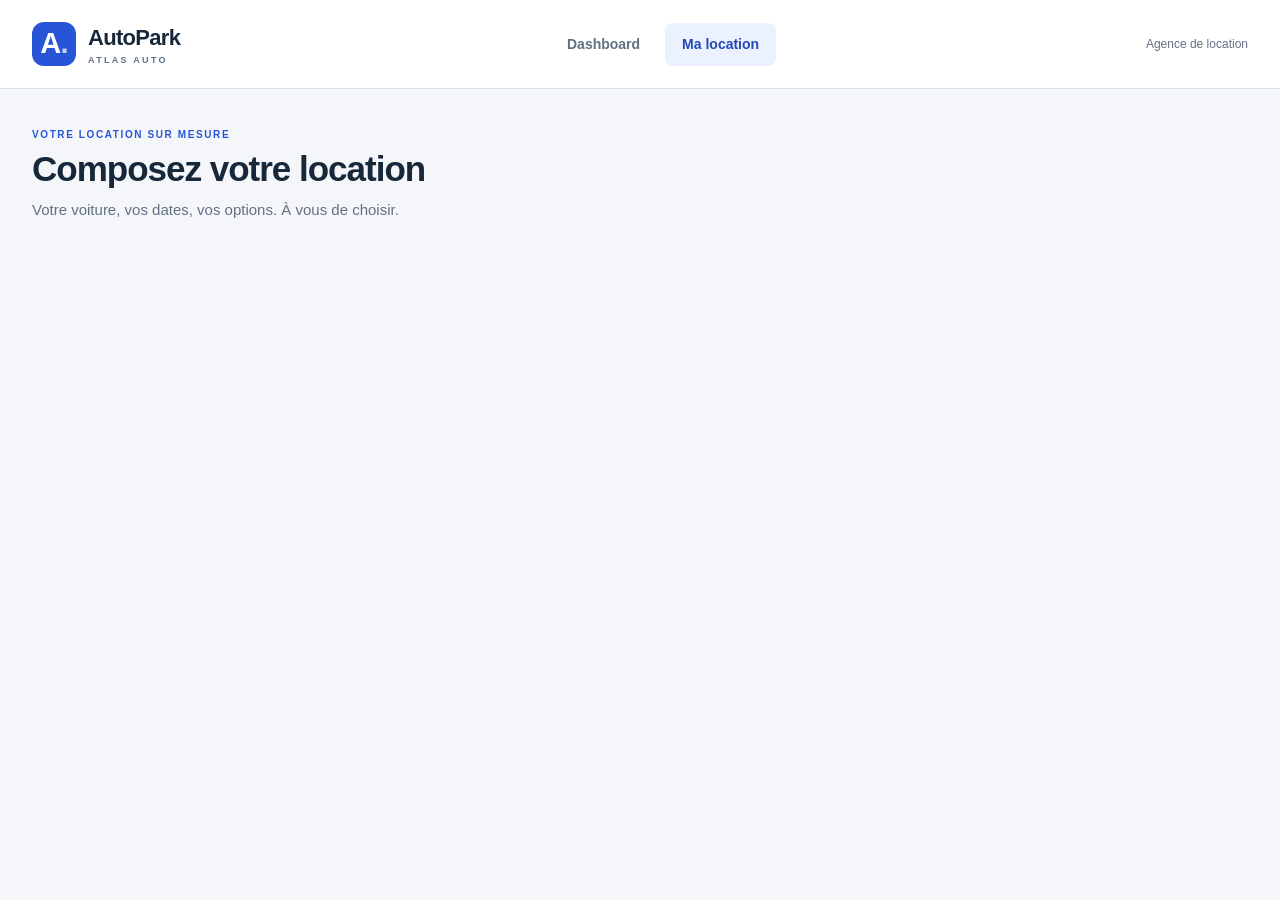
==== malocation.html @ 591af9d9 "voiture" ====
<!doctype html>
<html lang="fr">

<head>
  <meta charset="UTF-8" />
  <meta name="viewport" content="width=device-width, initial-scale=1.0" />
  <meta name="description" content="AutoPark — Interface de gestion du parc automobile Atlas Auto." />
  <title>Gestion du parc · AutoPark</title>
  <link rel="icon" href="data:," />
  <link rel="stylesheet" href="css/style.css" />
  <script type="module" src="js/rewrite.js"></script>
  <script type="module" src="js/data.js"></script>

</head>
  <body>
    <a class="skip-link" href="#contenu">Aller au contenu</a>
    <header class="site-header">
      <div class="container header-content">
        <a
          class="brand"
          href="voitures.html"
          aria-label="AutoPark — Gestion du parc"
        >
          <span class="brand-mark" aria-hidden="true">A<span>.</span></span>
          <span>AutoPark<small>ATLAS AUTO</small></span>
        </a>
        <nav aria-label="Navigation principale">
          <!-- index.html est le dashboard à créer par l'apprenant. -->
          <a href="index.html">Dashboard</a>
          <a href="voitures.html" aria-current="page">Ma location</a>
        </nav>
        <span class="agency-label">Agence de location</span>
      </div>
    </header>
    <main id="contenu" class="container main-content">
    <section class="page-intro" aria-labelledby="titre-page">
      <p class="eyebrow">VOTRE LOCATION SUR MESURE</p>
      <h1 id="titre-page">Composez votre location</h1>
      <p>Votre voiture, vos dates, vos options. À vous de choisir.</p>
    </section>




</main>
---- css/style.css ----
:root {
  --page: #f4f6fa;
  --surface: #ffffff;
  --text: #18283b;
  --muted: #627184;
  --border: #dbe2eb;
  --primary: #2855d7;
  --primary-dark: #1e41a6;
  --radius: 14px;
}
* {
  box-sizing: border-box;
}
body {
  margin: 0;
  background: var(--page);
  color: var(--text);
  font-family: Arial, Helvetica, sans-serif;
  font-size: 14px;
  line-height: 1.5;
}
button,
input,
select {
  font: inherit;
}
a {
  color: inherit;
}
button,
select {
  cursor: pointer;
}
button {
  border: 0;
}
[hidden] {
  display: none !important;
}
.container {
  width: min(1240px, calc(100% - 64px));
  margin: 0 auto;
}
.site-header {
  background: var(--surface);
  border-bottom: 1px solid var(--border);
}
.header-content {
  min-height: 88px;
  display: flex;
  align-items: center;
  justify-content: space-between;
  gap: 28px;
}
.brand {
  display: flex;
  gap: 12px;
  align-items: center;
  text-decoration: none;
  font-size: 22px;
  font-weight: 800;
  letter-spacing: -0.7px;
}
.brand-mark {
  display: flex;
  align-items: center;
  justify-content: center;
  width: 44px;
  height: 44px;
  border-radius: 12px;
  background: var(--primary);
  color: white;
  font-size: 29px;
}
.brand-mark span {
  color: #c4d2ff;
}
.brand small {
  display: block;
  color: var(--muted);
  font-size: 9px;
  letter-spacing: 2.3px;
}
nav {
  display: flex;
  gap: 8px;
}
nav a {
  padding: 11px 17px;
  border-radius: 8px;
  color: var(--muted);
  font-weight: 700;
  text-decoration: none;
}
nav a:hover {
  background: #f2f5fb;
  color: var(--text);
}
nav a[aria-current="page"] {
  background: #ecf1ff;
  color: #2449b5;
}
.agency-label {
  color: var(--muted);
  font-size: 12px;
}
.main-content {
  padding-top: 38px;
  padding-bottom: 30px;
}
.page-intro {
  margin-bottom: 28px;
}
.eyebrow {
  margin: 0 0 6px;
  color: var(--primary);
  font-size: 10px;
  font-weight: 800;
  letter-spacing: 1.6px;
}
h1,
h2,
h3,
p {
  margin-top: 0;
}
h1 {
  margin-bottom: 9px;
  font-size: clamp(26px, 3vw, 35px);
  line-height: 1.2;
  letter-spacing: -1px;
}
.page-intro > p:last-child {
  margin-bottom: 0;
  color: var(--muted);
  font-size: 15px;
}
h2 {
  margin-bottom: 0;
  font-size: 19px;
  letter-spacing: -0.4px;
}
.panel {
  padding: 26px;
  margin-bottom: 24px;
  border: 1px solid var(--border);
  border-radius: var(--radius);
  background: var(--surface);
  box-shadow: 0 3px 10px #18283b04;
}
.section-heading {
  display: flex;
  justify-content: space-between;
  align-items: center;
  gap: 16px;
  margin-bottom: 24px;
}
.section-note {
  color: var(--muted);
  font-size: 12px;
}
.form-grid {
  display: grid;
  grid-template-columns: repeat(3, minmax(0, 1fr));
  gap: 17px 22px;
}
.field {
  display: flex;
  flex-direction: column;
  min-width: 0;
}
label {
  margin-bottom: 7px;
  font-size: 12px;
  font-weight: 700;
}
label span {
  color: var(--primary);
}
input,
select {
  width: 100%;
  min-height: 44px;
  padding: 10px 12px;
  border: 1px solid #cbd5e1;
  border-radius: 7px;
  background: white;
  color: var(--text);
}
input::placeholder {
  color: #778393;
}
input:focus,
select:focus {
  outline: 3px solid #dce5ff;
  border-color: var(--primary);
}
input[aria-invalid="true"],
select[aria-invalid="true"] {
  border-color: #b42336;
}
.field-help {
  margin-top: 5px;
  color: var(--muted);
  font-size: 11px;
}
.field-error {
  margin-top: 5px;
  color: #ae2134;
  font-size: 12px;
}
.field-error:empty {
  display: none;
}
.form-footer {
  display: flex;
  justify-content: space-between;
  align-items: center;
  gap: 18px;
  border-top: 1px solid #edf0f5;
  padding-top: 20px;
  margin-top: 22px;
}
.form-actions {
  display: flex;
  gap: 10px;
  margin-left: auto;
}
.button {
  display: inline-flex;
  align-items: center;
  justify-content: center;
  min-height: 42px;
  padding: 10px 16px;
  border: 1px solid transparent;
  border-radius: 7px;
  font-weight: 700;
  font-size: 12px;
  white-space: nowrap;
}
.button-primary {
  background: var(--primary);
  color: white;
}
.button-primary:hover {
  background: var(--primary-dark);
}
.button-secondary {
  background: white;
  border-color: #cbd5e1;
  color: #4b5a6c;
}
.button-secondary:hover {
  background: #f3f6fa;
}
.button-edit {
  background: #edf2ff;
  color: #284cae;
}
.button-edit:hover {
  background: #dee7ff;
}
.button-delete {
  background: #fff0f1;
  color: #a52b3b;
}
.button-delete:hover {
  background: #ffdde1;
}
.feedback {
  margin: 0;
  font-size: 13px;
}
.feedback.success {
  color: #167348;
}
.feedback.error {
  color: #ae2134;
}
.inventory-panel {
  padding-bottom: 0;
  overflow: hidden;
}
.toolbar {
  display: grid;
  grid-template-columns: minmax(210px, 2fr) repeat(3, minmax(130px, 1fr)) auto;
  align-items: end;
  gap: 12px;
  margin-bottom: 24px;
}
.toolbar .button {
  min-height: 44px;
}
.inventory-feedback:not(:empty) {
  margin-bottom: 16px;
}
.table-scroll {
  overflow-x: auto;
}
table {
  width: 100%;
  border-collapse: collapse;
  text-align: left;
  white-space: nowrap;
}
th {
  padding: 13px 12px;
  background: #f6f8fc;
  color: #617084;
  font-size: 10px;
  text-transform: uppercase;
  letter-spacing: 0.7px;
}
th:first-child {
  border-radius: 7px 0 0 7px;
}
th:last-child {
  border-radius: 0 7px 7px 0;
}
td {
  padding: 18px 12px;
  border-bottom: 1px solid #edf0f5;
  font-size: 12px;
}
tbody tr:last-child td {
  border-bottom: none;
}
tbody tr:hover {
  background: #fbfcff;
}
.registration {
  padding: 4px 7px;
  border: 1px solid #e0e6ee;
  border-radius: 4px;
  color: #506075;
  font-family: monospace;
  font-size: 11px;
}
.price {
  font-weight: 700;
}
.price span {
  font-size: 10px;
  font-weight: 400;
  color: var(--muted);
}
.badge {
  display: inline-flex;
  align-items: center;
  gap: 6px;
  padding: 5px 9px;
  border-radius: 5px;
  font-weight: 700;
  font-size: 10px;
}
.badge::before {
  content: "";
  width: 5px;
  height: 5px;
  border-radius: 50%;
  background: currentColor;
}
.badge-disponible {
  background: #eaf7f0;
  color: #1d7048;
}
.badge-louee {
  background: #eaf0ff;
  color: #2c53b1;
}
.badge-maintenance {
  background: #fff4df;
  color: #8a5910;
}
.row-actions {
  display: flex;
  gap: 7px;
}
.row-actions .button {
  min-height: 34px;
  padding: 7px 9px;
  font-size: 10px;
}
.empty-state {
  padding: 36px 16px;
  text-align: center;
  color: var(--muted);
}
.empty-state h3 {
  color: var(--text);
  font-size: 16px;
}
.empty-state p {
  margin-bottom: 0;
}
.table-footer {
  display: flex;
  justify-content: space-between;
  gap: 12px;
  margin-top: 5px;
  padding: 15px 0;
  border-top: 1px solid var(--border);
  color: var(--muted);
  font-size: 10px;
}
.site-footer {
  display: flex;
  justify-content: space-between;
  gap: 16px;
  padding-bottom: 28px;
  color: var(--muted);
  font-size: 11px;
}
.site-footer > span {
  color: var(--text);
  font-weight: 800;
}
.site-footer p {
  margin: 0;
}
:focus-visible {
  outline: 3px solid #2855d7;
  outline-offset: 3px;
}
.sr-only {
  position: absolute;
  width: 1px;
  height: 1px;
  padding: 0;
  margin: -1px;
  overflow: hidden;
  clip: rect(0, 0, 0, 0);
  white-space: nowrap;
  border: 0;
}
.skip-link {
  position: absolute;
  top: 8px;
  left: 8px;
  z-index: 10;
  padding: 10px;
  background: white;
  transform: translateY(-160%);
}
.skip-link:focus {
  transform: translateY(0);
}
@media (max-width: 1100px) {
  .toolbar {
    grid-template-columns: repeat(3, minmax(0, 1fr));
  }
  .search-field {
    grid-column: span 2;
  }
  .agency-label {
    display: none;
  }
}
@media (max-width: 760px) {
  .container {
    width: calc(100% - 32px);
  }
  .header-content {
    flex-wrap: wrap;
    gap: 14px;
    padding: 18px 0;
  }
  nav {
    width: 100%;
  }
  nav a {
    flex: 1;
    text-align: center;
    padding: 10px;
  }
  .main-content {
    padding-top: 28px;
  }
  .panel {
    padding: 20px;
  }
  .inventory-panel {
    padding-bottom: 0;
  }
  .section-heading {
    align-items: flex-start;
    flex-direction: column;
    gap: 8px;
  }
  .form-grid {
    grid-template-columns: repeat(2, minmax(0, 1fr));
  }
  .toolbar {
    grid-template-columns: repeat(2, minmax(0, 1fr));
  }
  .search-field {
    grid-column: 1 / -1;
  }
  .table-footer {
    flex-direction: column;
    gap: 4px;
  }
}
@media (max-width: 480px) {
  .form-grid,
  .toolbar {
    grid-template-columns: 1fr;
  }
  .form-footer,
  .form-actions {
    flex-direction: column;
    align-items: stretch;
    width: 100%;
  }
  .form-actions {
    margin-left: 0;
  }
  .site-footer {
    flex-direction: column;
    gap: 5px;
  }
}
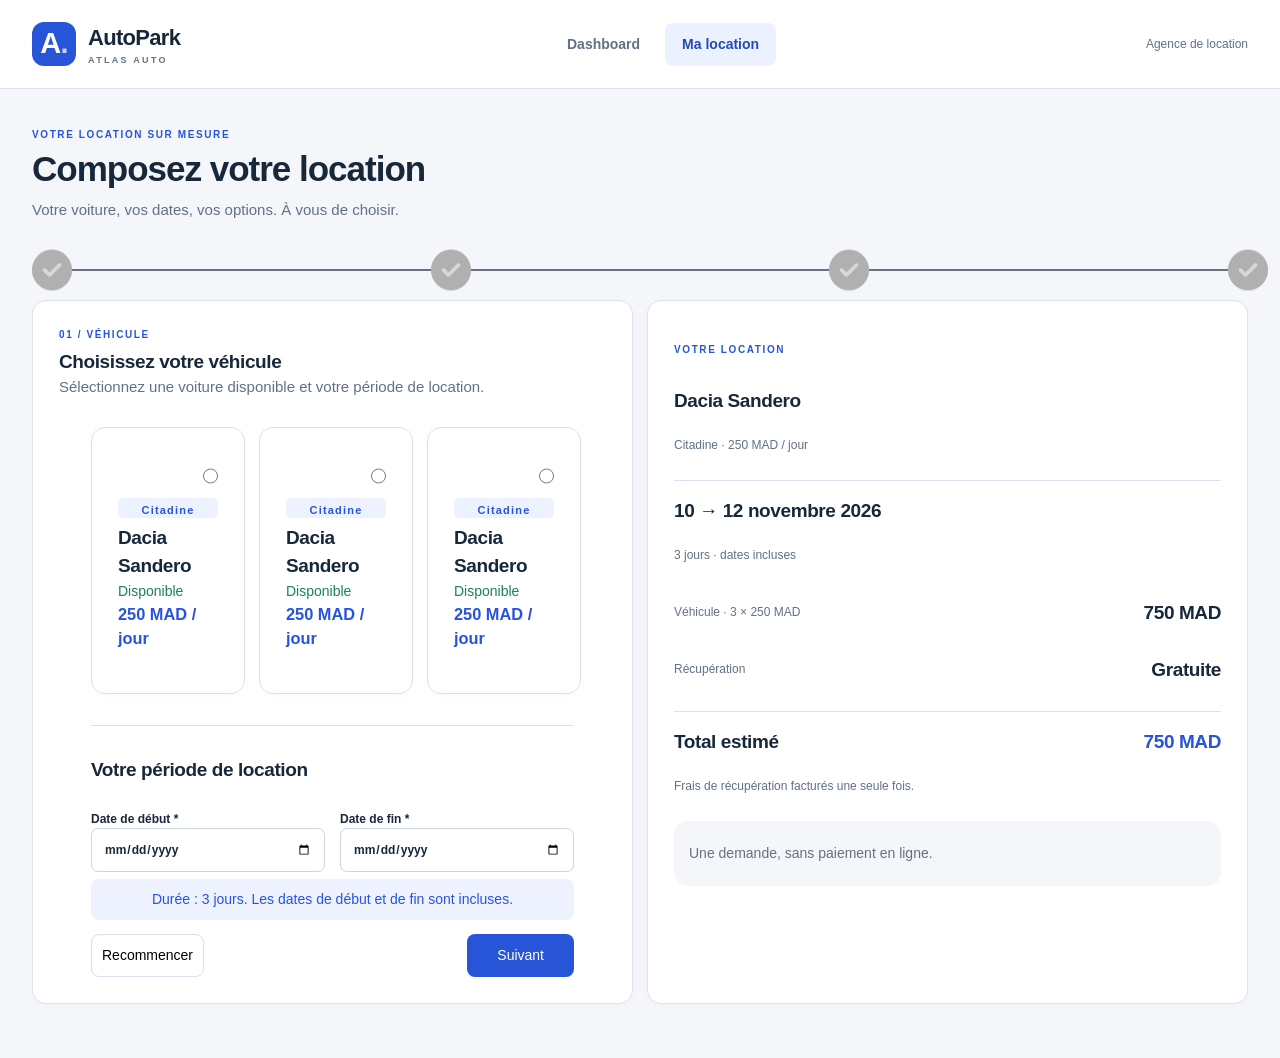
==== commit ecc6a8d5: "header done first page done hyml css" ====
--- a/malocation.html
+++ b/malocation.html
@@ -2,44 +2,144 @@
 <html lang="fr">
 
 <head>
-  <meta charset="UTF-8" />
-  <meta name="viewport" content="width=device-width, initial-scale=1.0" />
-  <meta name="description" content="AutoPark — Interface de gestion du parc automobile Atlas Auto." />
-  <title>Gestion du parc · AutoPark</title>
-  <link rel="icon" href="data:," />
-  <link rel="stylesheet" href="css/style.css" />
-  <script type="module" src="js/rewrite.js"></script>
-  <script type="module" src="js/data.js"></script>
+    <meta charset="UTF-8" />
+    <meta name="viewport" content="width=device-width, initial-scale=1.0" />
+    <meta name="description" content="AutoPark — Interface de gestion du parc automobile Atlas Auto." />
+    <title>Gestion du parc · AutoPark</title>
+    <link rel="icon" href="data:," />
+    <link rel="stylesheet" href="css/style.css" />
+    <script type="module" src="js/rewrite.js"></script>
+    <script type="module" src="js/data.js"></script>
+    <link rel="stylesheet" href="https://cdnjs.cloudflare.com/ajax/libs/font-awesome/6.7.2/css/all.min.css">
 
 </head>
-  <body>
+
+<body>
     <a class="skip-link" href="#contenu">Aller au contenu</a>
     <header class="site-header">
-      <div class="container header-content">
-        <a
-          class="brand"
-          href="voitures.html"
-          aria-label="AutoPark — Gestion du parc"
-        >
-          <span class="brand-mark" aria-hidden="true">A<span>.</span></span>
-          <span>AutoPark<small>ATLAS AUTO</small></span>
-        </a>
-        <nav aria-label="Navigation principale">
-          <!-- index.html est le dashboard à créer par l'apprenant. -->
-          <a href="index.html">Dashboard</a>
-          <a href="voitures.html" aria-current="page">Ma location</a>
-        </nav>
-        <span class="agency-label">Agence de location</span>
-      </div>
+        <div class="container header-content">
+            <a class="brand" href="voitures.html" aria-label="AutoPark — Gestion du parc">
+                <span class="brand-mark" aria-hidden="true">A<span>.</span></span>
+                <span>AutoPark<small>ATLAS AUTO</small></span>
+            </a>
+            <nav aria-label="Navigation principale">
+                <!-- index.html est le dashboard à créer par l'apprenant. -->
+                <a href="index.html">Dashboard</a>
+                <a href="voitures.html" aria-current="page">Ma location</a>
+            </nav>
+            <span class="agency-label">Agence de location</span>
+        </div>
     </header>
     <main id="contenu" class="container main-content">
-    <section class="page-intro" aria-labelledby="titre-page">
-      <p class="eyebrow">VOTRE LOCATION SUR MESURE</p>
-      <h1 id="titre-page">Composez votre location</h1>
-      <p>Votre voiture, vos dates, vos options. À vous de choisir.</p>
-    </section>
+        <section class="page-intro" aria-labelledby="titre-page">
+            <p class="eyebrow">VOTRE LOCATION SUR MESURE</p>
+            <h1 id="titre-page">Composez votre location</h1>
+            <p>Votre voiture, vos dates, vos options. À vous de choisir.</p>
+        </section>
+        <div class="containerIcons">
+            <div class="progress-container">
+                <div class="progress" id="progress"></div>
+                <div class="circle active"><i class="fa-solid fa-circle-check"><br></i></div>
+                <div class="circle active"><i class="fa-solid fa-circle-check"></i></div>
+                <div class="circle active"><i class="fa-solid fa-circle-check"></i></div>
+                <div class="circle active"><i class="fa-solid fa-circle-check"></i></div>
+            </div>
+        </div>
+        <div class="bothContainers">
+        <section class="panel" aria-labelledby="titre-formulaire">
+            <div class="page-intro">
+                <div>
+                    <p class="eyebrow">01 / VÉHICULE</p>
+                    <h2 id="titre-formulaire">Choisissez votre véhicule</h2>
+                </div>
+                <p class="section-note">Sélectionnez une voiture disponible et votre période de location.</p>
+            </div>
+            <div class="container">
+                <div class="carteContainer">
+                    <article class="cartes">
+                        <input type="radio" name="radio" value="value" style="height:15px ; width:15px;">
+                        <p class="category">Citadine</p>
+                        <h2>Dacia Sandero</h2>
+                        <p class="statut">Disponible</p>
+                        <h3 class="prix">250 MAD / jour</h3>
+                    </article>
+                    <article class="cartes">
+                        <input type="radio" name="radio" value="value" style="height:15px ; width:15px;">
+                        <p class="category">Citadine</p>
+                        <h2>Dacia Sandero</h2>
+                        <p class="statut">Disponible</p>
+                        <h3 class="prix">250 MAD / jour</h3>
+                    </article>
+                    <article class="cartes">
+                        <input type="radio" name="radio" value="value" style="height:15px ; width:15px;">
+                        <p class="category">Citadine</p>
+                        <h2>Dacia Sandero</h2>
+                        <p class="statut">Disponible</p>
+                        <h3 class="prix">250 MAD / jour</h3>
+                    </article>
+                </div>
+                <hr class="separator">
+                <div class="secondSection" style="margin-top: 30px;">
+                    <h2 id="titre-formulaire">Votre période de location</h2>
+                    <div class="inputsDate">
+                        <label for="dateDebut">
+                            Date de début *
+                            <br>
+                            <input type="date" name="dateDebut" id="debutDate" placeholder="10/11/2026">
+                        </label>
+
+                        <label for="dateFin">
+                            Date de fin *
+                            <br>
+                            <input type="date" name="dateFin" id="FinDate" placeholder="12/11/2026">
+                        </label>
+                    </div>
+                    <p class="dureeRule">Durée : 3 jours. Les dates de début et de fin sont incluses.</p>
+                    <div class="buttons">
+                        <button class="btn resetButton">
+                            Recommencer
+                        </button>
+                        <button class="btn nextButton">
+                            Suivant
+                        </button>
+                    </div>
+                </div>
+            </div>
+        </section>
+        <section class="panel" aria-labelledby="titre-formulaire">
+            <div>
+                <div class="headingthree">
+                    <p class="eyebrow">VOTRE LOCATION</p>
+                    <h2 id="titre-formulaire">Dacia Sandero</h2>
+                
+                <p class="section-note">Citadine · 250 MAD / jour</p>
+                </div>
+            </div>
+            <hr class="separator">
+            <div class="horizontalLines">
+                <h2 id="titre-formulaire">10 → 12 novembre 2026</h2>
+                <p class="section-note">3 jours · dates incluses</p>
+
+                <div class="totalTexts">
+                    <p class="section-note">Véhicule · 3 × 250 MAD</p>
+                    <h2 id="titre-formulaire">750 MAD</h2>
+                </div>
+
+                <div class="recupererTexts">
+                    <p class="section-note">Récupération</p>
+                    <h2 id="titre-formulaire">Gratuite</h2>
+                </div>
+                <hr class="separator">
+                <div class="totalEstime">
+                    <h2 id="titre-formulaire">Total estimé</h2>
+                    <h2 class="total">750 MAD</h2>
+                </div>
+                <p class="section-note">Frais de récupération facturés une seule fois.</p>
+                <p class="secondCarteRule">Une demande, sans paiement en ligne.</p>
+
+            </div>
+        </section>
+        </div>
 
 
-
-
-</main>+    </main>
--- a/css/style.css
+++ b/css/style.css
@@ -7,10 +7,14 @@
   --primary: #2855d7;
   --primary-dark: #1e41a6;
   --radius: 14px;
-}
+  --line-border-fill: #1e41a6;
+  --line-border-empty: #627184;
+}
+
 * {
   box-sizing: border-box;
 }
+
 body {
   margin: 0;
   background: var(--page);
@@ -19,32 +23,40 @@
   font-size: 14px;
   line-height: 1.5;
 }
+
 button,
 input,
 select {
   font: inherit;
 }
+
 a {
   color: inherit;
 }
+
 button,
 select {
   cursor: pointer;
 }
+
 button {
   border: 0;
 }
+
 [hidden] {
   display: none !important;
 }
+
 .container {
   width: min(1240px, calc(100% - 64px));
   margin: 0 auto;
 }
+
 .site-header {
   background: var(--surface);
   border-bottom: 1px solid var(--border);
 }
+
 .header-content {
   min-height: 88px;
   display: flex;
@@ -52,6 +64,7 @@
   justify-content: space-between;
   gap: 28px;
 }
+
 .brand {
   display: flex;
   gap: 12px;
@@ -61,6 +74,7 @@
   font-weight: 800;
   letter-spacing: -0.7px;
 }
+
 .brand-mark {
   display: flex;
   align-items: center;
@@ -72,19 +86,23 @@
   color: white;
   font-size: 29px;
 }
+
 .brand-mark span {
   color: #c4d2ff;
 }
+
 .brand small {
   display: block;
   color: var(--muted);
   font-size: 9px;
   letter-spacing: 2.3px;
 }
+
 nav {
   display: flex;
   gap: 8px;
 }
+
 nav a {
   padding: 11px 17px;
   border-radius: 8px;
@@ -92,25 +110,31 @@
   font-weight: 700;
   text-decoration: none;
 }
+
 nav a:hover {
   background: #f2f5fb;
   color: var(--text);
 }
+
 nav a[aria-current="page"] {
   background: #ecf1ff;
   color: #2449b5;
 }
+
 .agency-label {
   color: var(--muted);
   font-size: 12px;
 }
+
 .main-content {
   padding-top: 38px;
   padding-bottom: 30px;
 }
+
 .page-intro {
   margin-bottom: 28px;
 }
+
 .eyebrow {
   margin: 0 0 6px;
   color: var(--primary);
@@ -118,28 +142,33 @@
   font-weight: 800;
   letter-spacing: 1.6px;
 }
+
 h1,
 h2,
 h3,
 p {
   margin-top: 0;
 }
+
 h1 {
   margin-bottom: 9px;
   font-size: clamp(26px, 3vw, 35px);
   line-height: 1.2;
   letter-spacing: -1px;
 }
-.page-intro > p:last-child {
+
+.page-intro>p:last-child {
   margin-bottom: 0;
   color: var(--muted);
   font-size: 15px;
 }
+
 h2 {
   margin-bottom: 0;
   font-size: 19px;
   letter-spacing: -0.4px;
 }
+
 .panel {
   padding: 26px;
   margin-bottom: 24px;
@@ -148,6 +177,7 @@
   background: var(--surface);
   box-shadow: 0 3px 10px #18283b04;
 }
+
 .section-heading {
   display: flex;
   justify-content: space-between;
@@ -155,28 +185,34 @@
   gap: 16px;
   margin-bottom: 24px;
 }
+
 .section-note {
   color: var(--muted);
   font-size: 12px;
 }
+
 .form-grid {
   display: grid;
   grid-template-columns: repeat(3, minmax(0, 1fr));
   gap: 17px 22px;
 }
+
 .field {
   display: flex;
   flex-direction: column;
   min-width: 0;
 }
+
 label {
   margin-bottom: 7px;
   font-size: 12px;
   font-weight: 700;
 }
+
 label span {
   color: var(--primary);
 }
+
 input,
 select {
   width: 100%;
@@ -187,31 +223,38 @@
   background: white;
   color: var(--text);
 }
+
 input::placeholder {
   color: #778393;
 }
+
 input:focus,
 select:focus {
   outline: 3px solid #dce5ff;
   border-color: var(--primary);
 }
+
 input[aria-invalid="true"],
 select[aria-invalid="true"] {
   border-color: #b42336;
 }
+
 .field-help {
   margin-top: 5px;
   color: var(--muted);
   font-size: 11px;
 }
+
 .field-error {
   margin-top: 5px;
   color: #ae2134;
   font-size: 12px;
 }
+
 .field-error:empty {
   display: none;
 }
+
 .form-footer {
   display: flex;
   justify-content: space-between;
@@ -221,11 +264,13 @@
   padding-top: 20px;
   margin-top: 22px;
 }
+
 .form-actions {
   display: flex;
   gap: 10px;
   margin-left: auto;
 }
+
 .button {
   display: inline-flex;
   align-items: center;
@@ -238,49 +283,62 @@
   font-size: 12px;
   white-space: nowrap;
 }
+
 .button-primary {
   background: var(--primary);
   color: white;
 }
+
 .button-primary:hover {
   background: var(--primary-dark);
 }
+
 .button-secondary {
   background: white;
   border-color: #cbd5e1;
   color: #4b5a6c;
 }
+
 .button-secondary:hover {
   background: #f3f6fa;
 }
+
 .button-edit {
   background: #edf2ff;
   color: #284cae;
 }
+
 .button-edit:hover {
   background: #dee7ff;
 }
+
 .button-delete {
   background: #fff0f1;
   color: #a52b3b;
 }
+
 .button-delete:hover {
   background: #ffdde1;
 }
+
 .feedback {
   margin: 0;
   font-size: 13px;
 }
+
 .feedback.success {
   color: #167348;
 }
+
 .feedback.error {
   color: #ae2134;
 }
+
 .inventory-panel {
   padding-bottom: 0;
   overflow: hidden;
 }
+
 .toolbar {
   display: grid;
   grid-template-columns: minmax(210px, 2fr) repeat(3, minmax(130px, 1fr)) auto;
@@ -288,21 +346,26 @@
   gap: 12px;
   margin-bottom: 24px;
 }
+
 .toolbar .button {
   min-height: 44px;
 }
+
 .inventory-feedback:not(:empty) {
   margin-bottom: 16px;
 }
+
 .table-scroll {
   overflow-x: auto;
 }
+
 table {
   width: 100%;
   border-collapse: collapse;
   text-align: left;
   white-space: nowrap;
 }
+
 th {
   padding: 13px 12px;
   background: #f6f8fc;
@@ -311,23 +374,29 @@
   text-transform: uppercase;
   letter-spacing: 0.7px;
 }
+
 th:first-child {
   border-radius: 7px 0 0 7px;
 }
+
 th:last-child {
   border-radius: 0 7px 7px 0;
 }
+
 td {
   padding: 18px 12px;
   border-bottom: 1px solid #edf0f5;
   font-size: 12px;
 }
+
 tbody tr:last-child td {
   border-bottom: none;
 }
+
 tbody tr:hover {
   background: #fbfcff;
 }
+
 .registration {
   padding: 4px 7px;
   border: 1px solid #e0e6ee;
@@ -336,14 +405,17 @@
   font-family: monospace;
   font-size: 11px;
 }
+
 .price {
   font-weight: 700;
 }
+
 .price span {
   font-size: 10px;
   font-weight: 400;
   color: var(--muted);
 }
+
 .badge {
   display: inline-flex;
   align-items: center;
@@ -353,6 +425,7 @@
   font-weight: 700;
   font-size: 10px;
 }
+
 .badge::before {
   content: "";
   width: 5px;
@@ -360,39 +433,48 @@
   border-radius: 50%;
   background: currentColor;
 }
+
 .badge-disponible {
   background: #eaf7f0;
   color: #1d7048;
 }
+
 .badge-louee {
   background: #eaf0ff;
   color: #2c53b1;
 }
+
 .badge-maintenance {
   background: #fff4df;
   color: #8a5910;
 }
+
 .row-actions {
   display: flex;
   gap: 7px;
 }
+
 .row-actions .button {
   min-height: 34px;
   padding: 7px 9px;
   font-size: 10px;
 }
+
 .empty-state {
   padding: 36px 16px;
   text-align: center;
   color: var(--muted);
 }
+
 .empty-state h3 {
   color: var(--text);
   font-size: 16px;
 }
+
 .empty-state p {
   margin-bottom: 0;
 }
+
 .table-footer {
   display: flex;
   justify-content: space-between;
@@ -403,6 +485,7 @@
   color: var(--muted);
   font-size: 10px;
 }
+
 .site-footer {
   display: flex;
   justify-content: space-between;
@@ -411,17 +494,21 @@
   color: var(--muted);
   font-size: 11px;
 }
-.site-footer > span {
+
+.site-footer>span {
   color: var(--text);
   font-weight: 800;
 }
+
 .site-footer p {
   margin: 0;
 }
+
 :focus-visible {
   outline: 3px solid #2855d7;
   outline-offset: 3px;
 }
+
 .sr-only {
   position: absolute;
   width: 1px;
@@ -433,6 +520,7 @@
   white-space: nowrap;
   border: 0;
 }
+
 .skip-link {
   position: absolute;
   top: 8px;
@@ -442,81 +530,288 @@
   background: white;
   transform: translateY(-160%);
 }
+
 .skip-link:focus {
   transform: translateY(0);
 }
+
+.fa-circle-check::before {
+  font-size: 2.5rem;
+  background-color: #d7d7d9;
+  color: #b1b0b0;
+  border-radius: 100%;
+  height: 50px;
+  width: 20px;
+}
+
+
+.fa-circle-check {
+  font-size: 2.5rem;
+  color: #2852E3;
+  border-radius: 100%;
+  height: 50px;
+  width: 20px;
+}
+
+.containerIcons {
+  text-align: center;
+}
+
+.progress-container {
+  display: flex;
+  justify-content: space-between;
+  position: relative;
+  max-width: 100%;
+}
+
+.progress-container::before {
+  content: "";
+  background-color: var(--line-border-empty);
+  position: absolute;
+  top: 40%;
+  left: 0;
+  transform: translateY(-50%);
+  height: 2px;
+  width: 100%;
+  z-index: -1;
+  transition: 0.4 ease;
+}
+
+.progress {
+  background-color: var(--line-border-fill);
+  position: absolute;
+  top: 50%;
+  left: 0;
+  transform: translateY(-50%);
+  height: 2px;
+  width: 0%;
+  z-index: -1;
+  transition: 0.4 ease;
+}
+
+.carteContainer {
+  display: grid;
+  grid-template-columns: 1fr 1fr 1fr;
+  gap: 14px;
+}
+
+.cartes {
+  padding: 26px;
+  margin-bottom: 24px;
+  border: 1px solid var(--border);
+  border-radius: var(--radius);
+  background: var(--surface);
+  box-shadow: 0 3px 10px #18283b04;
+}
+
+.cartes .statut {
+  display: inline;
+  color: #16835C;
+}
+
+.cartes .prix {
+  color: #2852E3;
+}
+
+.cartes .category {
+  display: inline-block;
+  background-color: #EEF2FF;
+  border-radius: 5px;
+  width: 100px;
+  height: 20px;
+  text-align: center;
+  padding-top: 4px;
+  margin: 0 0 6px;
+  color: var(--primary);
+  font-size: 11px;
+  font-weight: bold;
+  letter-spacing: 1.2px;
+}
+
+input[type="radio"] {
+  float: right;
+  margin: 0;
+}
+
+.secondSection h2 {
+  margin-bottom: 25px;
+}
+
+.inputsDate {
+  display: grid;
+  grid-template-columns: 1fr 1fr;
+  gap: 15px;
+}
+
+.dureeRule {
+  font-family: Arial, Helvetica, sans-serif;
+  padding-top: 10px;
+  padding-bottom: 10px;
+  text-align: center;
+  background-color: #EEF2FF;
+  color: #2852E3;
+  border-radius: 8px;
+}
+
+.buttons {
+  display: flex;
+  justify-content: space-between;
+}
+
+.resetButton {
+  background-color: white;
+  border: 1px solid #D8E1EF;
+  border-radius: 8px;
+  padding: 10px 10px;
+}
+
+.nextButton {
+  background-color: var(--primary);
+  color: var(--surface);
+  border-radius: 8px;
+  padding: 10px 30px;
+}
+
+.headingthree {
+  line-height: 45px;
+}
+
+.separator {
+  height: 1px;
+  border: none;
+  background-color: #D8E1EF;
+  border-radius: 10px;
+}
+
+.horizontalLines {
+  line-height: 45px;
+}
+
+.totalTexts,
+.recupererTexts,
+.totalEstime {
+  display: flex;
+  justify-content: space-between;
+}
+
+.total {
+  color: var(--primary);
+}
+
+.secondCarteRule {
+  font-family: Arial, Helvetica, sans-serif;
+  padding-top: 10px;
+  padding-bottom: 10px;
+  background-color: var(--page);
+  color: var(--muted);
+  border-radius: var(--radius);
+  padding-left: 15px;
+}
+.bothContainers{
+  display: grid;
+  grid-template-columns: 1fr 1fr;
+  grid-column: 3/4;
+  gap: 14px;
+}
+.btn:active{
+  transform: scale(0.97);
+}
+
+
+
+
+
 @media (max-width: 1100px) {
   .toolbar {
     grid-template-columns: repeat(3, minmax(0, 1fr));
   }
+
   .search-field {
     grid-column: span 2;
   }
+
   .agency-label {
     display: none;
   }
 }
+
 @media (max-width: 760px) {
   .container {
     width: calc(100% - 32px);
   }
+
   .header-content {
     flex-wrap: wrap;
     gap: 14px;
     padding: 18px 0;
   }
+
   nav {
     width: 100%;
   }
+
   nav a {
     flex: 1;
     text-align: center;
     padding: 10px;
   }
+
   .main-content {
     padding-top: 28px;
   }
+
   .panel {
     padding: 20px;
   }
+
   .inventory-panel {
     padding-bottom: 0;
   }
+
   .section-heading {
     align-items: flex-start;
     flex-direction: column;
     gap: 8px;
   }
+
   .form-grid {
     grid-template-columns: repeat(2, minmax(0, 1fr));
   }
+
   .toolbar {
     grid-template-columns: repeat(2, minmax(0, 1fr));
   }
+
   .search-field {
     grid-column: 1 / -1;
   }
+
   .table-footer {
     flex-direction: column;
     gap: 4px;
   }
 }
+
 @media (max-width: 480px) {
+
   .form-grid,
   .toolbar {
     grid-template-columns: 1fr;
   }
+
   .form-footer,
   .form-actions {
     flex-direction: column;
     align-items: stretch;
     width: 100%;
   }
+
   .form-actions {
     margin-left: 0;
   }
+
   .site-footer {
     flex-direction: column;
     gap: 5px;
   }
-}
+}
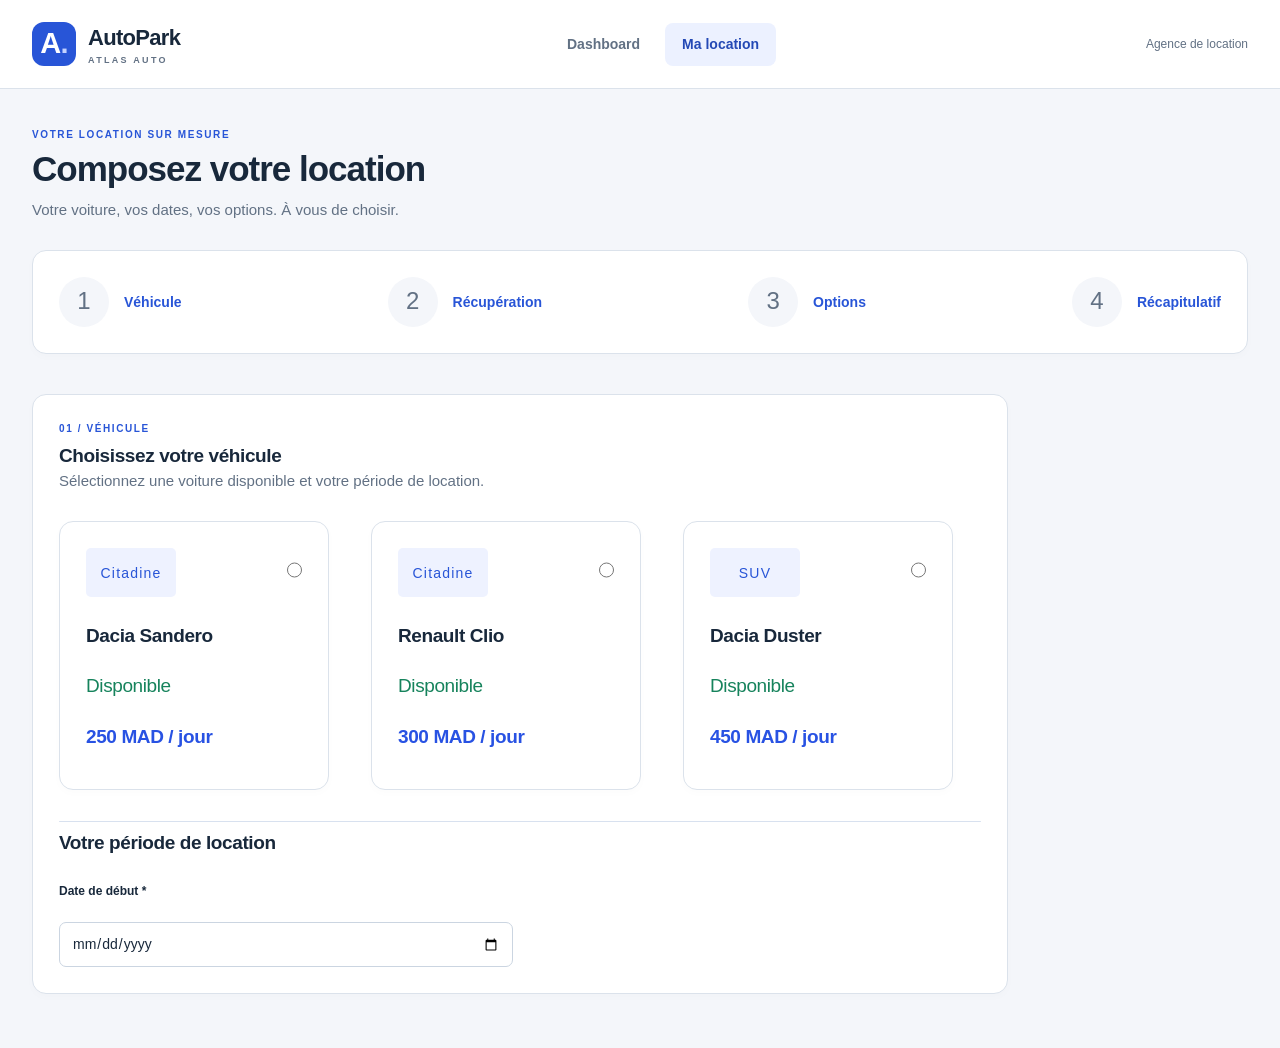
==== commit 325c7034: "dynamic main" ====
--- a/malocation.html
+++ b/malocation.html
@@ -8,7 +8,7 @@
     <title>Gestion du parc · AutoPark</title>
     <link rel="icon" href="data:," />
     <link rel="stylesheet" href="css/style.css" />
-    <script type="module" src="js/rewrite.js"></script>
+    <script type="module" src="js/malocation.js"></script>
     <script type="module" src="js/data.js"></script>
     <link rel="stylesheet" href="https://cdnjs.cloudflare.com/ajax/libs/font-awesome/6.7.2/css/all.min.css">
 
@@ -39,107 +39,111 @@
         <div class="containerIcons">
             <div class="progress-container">
                 <div class="progress" id="progress"></div>
-                <div class="circle active"><i class="fa-solid fa-circle-check"><br></i></div>
-                <div class="circle active"><i class="fa-solid fa-circle-check"></i></div>
-                <div class="circle active"><i class="fa-solid fa-circle-check"></i></div>
-                <div class="circle active"><i class="fa-solid fa-circle-check"></i></div>
+                <div class="steps"><span class="dot">1</span><p class="nextstepbar">Véhicule</p></div>
+                <div class="steps"><span class="dot">2</span><p class="nextstepbar">Récupération</p></div>
+                <div class="steps"><span class="dot">3</span><p class="nextstepbar">Options</p></div>
+                <div class="steps"><span class="dot">4</span><p class="nextstepbar">Récapitulatif</p></div>
             </div>
         </div>
+        <section class="firstStep" id="firstStep">
         <div class="bothContainers">
-        <section class="panel" aria-labelledby="titre-formulaire">
-            <div class="page-intro">
+            <section class="panel" aria-labelledby="titre-formulaire">
+                <div class="page-intro">
+                    <div>
+                        <p class="eyebrow">01 / VÉHICULE</p>
+                        <h2 id="titre-formulaire">Choisissez votre véhicule</h2>
+                    </div>
+                    <p class="section-note">Sélectionnez une voiture disponible et votre période de location.</p>
+                </div>
+                <div class="container">
+                    <div class="carteContainer">
+                        <!-- <article class="cartes">
+                            <input type="radio" name="radio" value="value" style="height:15px ; width:15px;">
+                            <p class="category">Citadine</p>
+                            <h2>Dacia Sandero</h2>
+                            <p class="statut">Disponible</p>
+                            <h3 class="prix">250 MAD / jour</h3>
+                        </article>
+                        <article class="cartes">
+                            <input type="radio" name="radio" value="value" class="radio-input" class style="height:15px ; width:15px;">
+                            <p class="category">Citadine</p>
+                            <h2>Dacia Sandero</h2>
+                            <p class="statut">Disponible</p>
+                            <h3 class="prix">250 MAD / jour</h3>
+                        </article>
+                        <article class="cartes">
+                            <input type="radio" name="radio" value="value" style="height:15px ; width:15px;">
+                            <p class="category">Citadine</p>
+                            <h2>Dacia Sandero</h2>
+                            <p class="statut">Disponible</p>
+                            <h3 class="prix">250 MAD / jour</h3>
+                        </article>
+                    </div> 
+                    <hr class="separator">
+                    <div class="secondSection" style="margin-top: 30px;">
+                        <h2 id="titre-formulaire">Votre période de location</h2>
+                        <div class="inputsDate">
+                            <label for="dateDebut">
+                                Date de début *
+                                <br>
+                                <input type="date" name="dateDebut" id="debutDate" placeholder="10/11/2026">
+                            </label>
+
+                            <label for="dateFin">
+                                Date de fin *
+                                <br>
+                                <input type="date" name="dateFin" id="FinDate" placeholder="12/11/2026">
+                            </label>
+                        </div>
+                        <p class="dureeRule">Durée : 3 jours. Les dates de début et de fin sont incluses.</p>
+                        <div class="buttons">
+                            <button class="btn resetButton">
+                                Recommencer
+                            </button>
+                            <button class="btn nextButton">
+                                Suivant
+                            </button>
+                        </div>
+                    </div>
+                </div>
+            </section>
+            <section class="panel" aria-labelledby="titre-formulaire">
                 <div>
-                    <p class="eyebrow">01 / VÉHICULE</p>
-                    <h2 id="titre-formulaire">Choisissez votre véhicule</h2>
-                </div>
-                <p class="section-note">Sélectionnez une voiture disponible et votre période de location.</p>
-            </div>
-            <div class="container">
-                <div class="carteContainer">
-                    <article class="cartes">
-                        <input type="radio" name="radio" value="value" style="height:15px ; width:15px;">
-                        <p class="category">Citadine</p>
-                        <h2>Dacia Sandero</h2>
-                        <p class="statut">Disponible</p>
-                        <h3 class="prix">250 MAD / jour</h3>
-                    </article>
-                    <article class="cartes">
-                        <input type="radio" name="radio" value="value" style="height:15px ; width:15px;">
-                        <p class="category">Citadine</p>
-                        <h2>Dacia Sandero</h2>
-                        <p class="statut">Disponible</p>
-                        <h3 class="prix">250 MAD / jour</h3>
-                    </article>
-                    <article class="cartes">
-                        <input type="radio" name="radio" value="value" style="height:15px ; width:15px;">
-                        <p class="category">Citadine</p>
-                        <h2>Dacia Sandero</h2>
-                        <p class="statut">Disponible</p>
-                        <h3 class="prix">250 MAD / jour</h3>
-                    </article>
+                    <div class="headingthree">
+                        <p class="eyebrow">VOTRE LOCATION</p>
+                        <h2 id="titre-formulaire">Dacia Sandero</h2>
+
+                        <p class="section-note">Citadine · 250 MAD / jour</p>
+                    </div>
                 </div>
                 <hr class="separator">
-                <div class="secondSection" style="margin-top: 30px;">
-                    <h2 id="titre-formulaire">Votre période de location</h2>
-                    <div class="inputsDate">
-                        <label for="dateDebut">
-                            Date de début *
-                            <br>
-                            <input type="date" name="dateDebut" id="debutDate" placeholder="10/11/2026">
-                        </label>
+                <div class="horizontalLines">
+                    <h2 id="titre-formulaire">10 → 12 novembre 2026</h2>
+                    <p class="section-note">3 jours · dates incluses</p>
 
-                        <label for="dateFin">
-                            Date de fin *
-                            <br>
-                            <input type="date" name="dateFin" id="FinDate" placeholder="12/11/2026">
-                        </label>
+                    <div class="totalTexts">
+                        <p class="section-note">Véhicule · 3 × 250 MAD</p>
+                        <h2 id="titre-formulaire">750 MAD</h2>
                     </div>
-                    <p class="dureeRule">Durée : 3 jours. Les dates de début et de fin sont incluses.</p>
-                    <div class="buttons">
-                        <button class="btn resetButton">
-                            Recommencer
-                        </button>
-                        <button class="btn nextButton">
-                            Suivant
-                        </button>
+
+                    <div class="recupererTexts">
+                        <p class="section-note">Récupération</p>
+                        <h2 id="titre-formulaire">Gratuite</h2>
                     </div>
+                    <hr class="separator">
+                    <div class="totalEstime">
+                        <h2 id="titre-formulaire">Total estimé</h2>
+                        <h2 class="total">750 MAD</h2>
+                    </div>
+                    <p class="section-note">Frais de récupération facturés une seule fois.</p>
+                    <p class="secondCarteRule">Une demande, sans paiement en ligne.</p>
+
                 </div>
-            </div>
+            </section>
+        </div>-->
         </section>
-        <section class="panel" aria-labelledby="titre-formulaire">
-            <div>
-                <div class="headingthree">
-                    <p class="eyebrow">VOTRE LOCATION</p>
-                    <h2 id="titre-formulaire">Dacia Sandero</h2>
-                
-                <p class="section-note">Citadine · 250 MAD / jour</p>
-                </div>
-            </div>
-            <hr class="separator">
-            <div class="horizontalLines">
-                <h2 id="titre-formulaire">10 → 12 novembre 2026</h2>
-                <p class="section-note">3 jours · dates incluses</p>
-
-                <div class="totalTexts">
-                    <p class="section-note">Véhicule · 3 × 250 MAD</p>
-                    <h2 id="titre-formulaire">750 MAD</h2>
-                </div>
-
-                <div class="recupererTexts">
-                    <p class="section-note">Récupération</p>
-                    <h2 id="titre-formulaire">Gratuite</h2>
-                </div>
-                <hr class="separator">
-                <div class="totalEstime">
-                    <h2 id="titre-formulaire">Total estimé</h2>
-                    <h2 class="total">750 MAD</h2>
-                </div>
-                <p class="section-note">Frais de récupération facturés une seule fois.</p>
-                <p class="secondCarteRule">Une demande, sans paiement en ligne.</p>
-
-            </div>
-        </section>
-        </div>
-
-
+        
+        <!-- <footer>
+            <p class="footertext">AutoPark · Atlas Auto — Demande de location</p>
+        </footer> -->
     </main>
--- a/css/style.css
+++ b/css/style.css
@@ -535,22 +535,37 @@
   transform: translateY(0);
 }
 
-.fa-circle-check::before {
-  font-size: 2.5rem;
-  background-color: #d7d7d9;
-  color: #b1b0b0;
+.steps{
+  display: flex;
+}
+
+.dot {
+  font-size: 1.5rem;
+  background-color: #F4F6FA;
+  color: var(--muted);
   border-radius: 100%;
   height: 50px;
-  width: 20px;
-}
-
-
-.fa-circle-check {
-  font-size: 2.5rem;
-  color: #2852E3;
-  border-radius: 100%;
-  height: 50px;
-  width: 20px;
+  width: 50px;
+  padding-top: 6px;
+  text-align: center;
+}
+
+.nextstepbar::before {
+  color: #697C94;
+}
+ .nextstepbar {
+  display: inline-block;
+  color: var(--primary);
+  font-family: Arial, Helvetica, sans-serif;
+  font-weight: bold;
+  padding-top: 15px;
+  padding-left: 15px;
+}
+
+
+.dot::after {
+  background-color: var(--primary);
+  color: white;
 }
 
 .containerIcons {
@@ -562,20 +577,14 @@
   justify-content: space-between;
   position: relative;
   max-width: 100%;
-}
-
-.progress-container::before {
-  content: "";
-  background-color: var(--line-border-empty);
-  position: absolute;
-  top: 40%;
-  left: 0;
-  transform: translateY(-50%);
-  height: 2px;
-  width: 100%;
-  z-index: -1;
-  transition: 0.4 ease;
-}
+  padding: 26px;
+  margin-bottom: 24px;
+  border: 1px solid var(--border);
+  border-radius: var(--radius);
+  background: var(--surface);
+  box-shadow: 0 3px 10px #18283b04;
+}
+
 
 .progress {
   background-color: var(--line-border-fill);
@@ -598,14 +607,17 @@
 .cartes {
   padding: 26px;
   margin-bottom: 24px;
+  width: 30vh;
   border: 1px solid var(--border);
   border-radius: var(--radius);
   background: var(--surface);
+  line-height: 50px;
   box-shadow: 0 3px 10px #18283b04;
 }
 
 .cartes .statut {
   display: inline;
+  font-weight: 100;
   color: #16835C;
 }
 
@@ -617,18 +629,15 @@
   display: inline-block;
   background-color: #EEF2FF;
   border-radius: 5px;
-  width: 100px;
-  height: 20px;
+  width: 90px;
+  height: 23%;
   text-align: center;
-  padding-top: 4px;
-  margin: 0 0 6px;
   color: var(--primary);
-  font-size: 11px;
-  font-weight: bold;
   letter-spacing: 1.2px;
 }
 
-input[type="radio"] {
+.radio-input {
+  border-radius: 50px;
   float: right;
   margin: 0;
 }
@@ -707,17 +716,27 @@
   border-radius: var(--radius);
   padding-left: 15px;
 }
-.bothContainers{
+
+.bothContainers {
+  margin-top: 40px;
   display: grid;
-  grid-template-columns: 1fr 1fr;
-  grid-column: 3/4;
+  grid-template-columns: 2fr 1fr;
   gap: 14px;
 }
-.btn:active{
+
+.btn:active {
   transform: scale(0.97);
 }
 
-
+.footertext {
+  font-family: Arial, Helvetica, sans-serif;
+  padding-top: 10px;
+  padding-bottom: 10px;
+  background-color: var(--page);
+  color: var(--muted);
+  border-radius: var(--radius);
+  padding-left: 15px;
+}
 
 
 
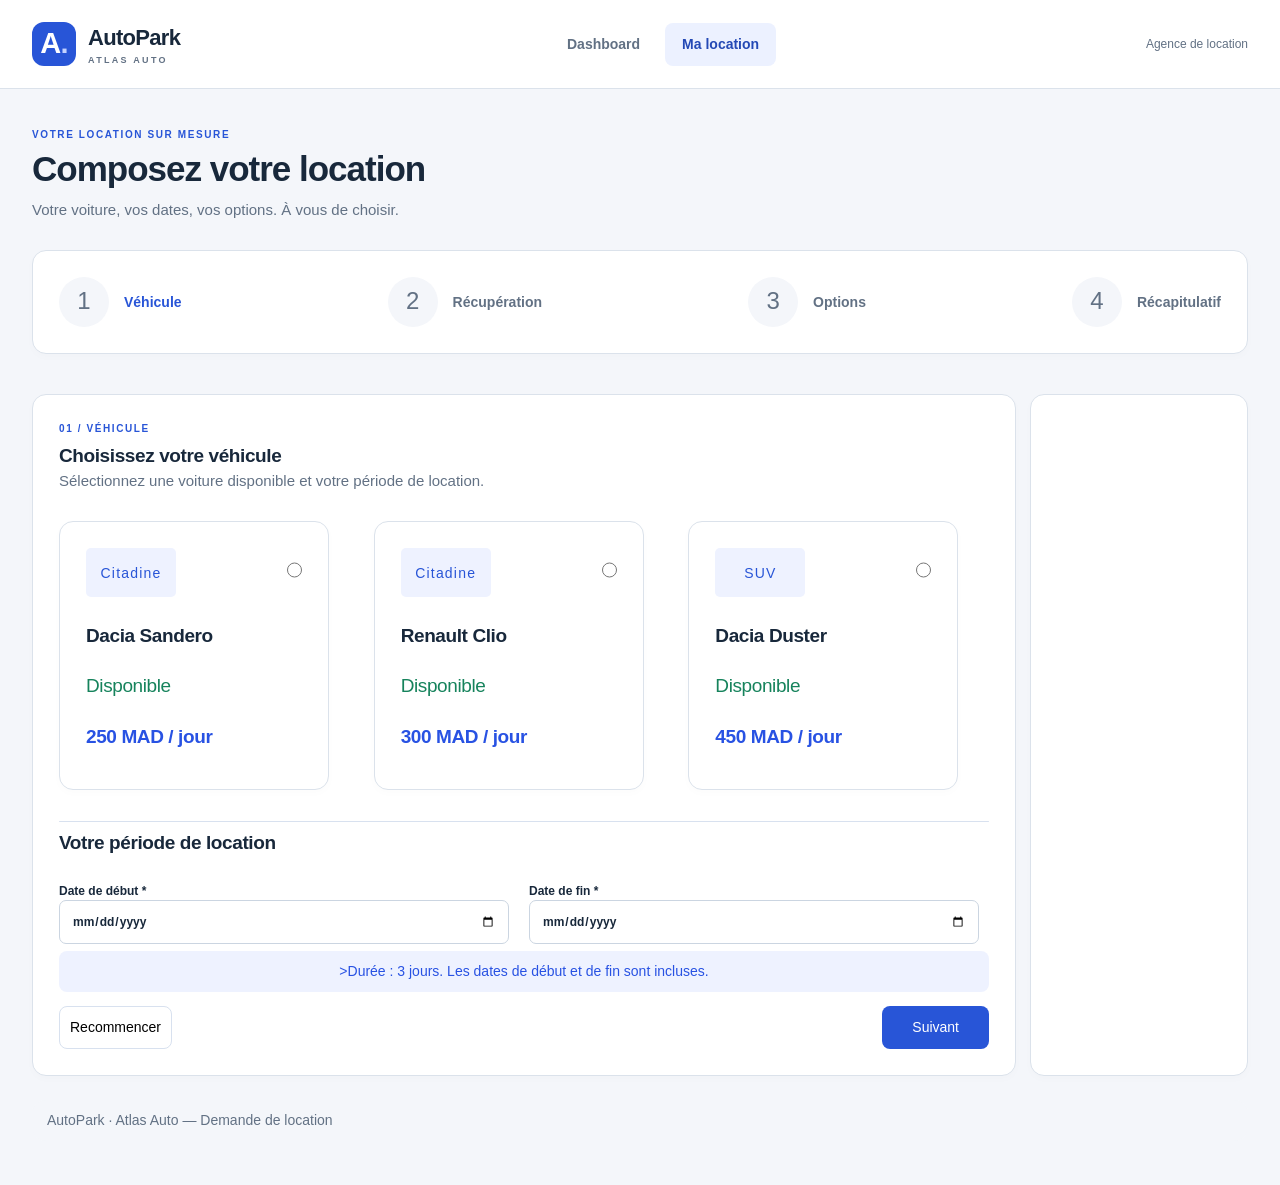
==== commit 3a16a2d5: "step fixed" ====
--- a/malocation.html
+++ b/malocation.html
@@ -39,10 +39,10 @@
         <div class="containerIcons">
             <div class="progress-container">
                 <div class="progress" id="progress"></div>
-                <div class="steps"><span class="dot">1</span><p class="nextstepbar">Véhicule</p></div>
-                <div class="steps"><span class="dot">2</span><p class="nextstepbar">Récupération</p></div>
-                <div class="steps"><span class="dot">3</span><p class="nextstepbar">Options</p></div>
-                <div class="steps"><span class="dot">4</span><p class="nextstepbar">Récapitulatif</p></div>
+                <div class="steps"><span class="dot currentActive">1</span><p class="nextstepbar active">Véhicule</p></div>
+                <div class="steps"><span class="dot ">2</span><p class="nextstepbar">Récupération</p></div>
+                <div class="steps"><span class="dot ">3</span><p class="nextstepbar">Options</p></div>
+                <div class="steps"><span class="dot ">4</span><p class="nextstepbar">Récapitulatif</p></div>
             </div>
         </div>
         <section class="firstStep" id="firstStep">
@@ -105,10 +105,10 @@
                             </button>
                         </div>
                     </div>
-                </div>
+                </div>-->
             </section>
             <section class="panel" aria-labelledby="titre-formulaire">
-                <div>
+                <!-- <div>
                     <div class="headingthree">
                         <p class="eyebrow">VOTRE LOCATION</p>
                         <h2 id="titre-formulaire">Dacia Sandero</h2>
@@ -138,12 +138,12 @@
                     <p class="section-note">Frais de récupération facturés une seule fois.</p>
                     <p class="secondCarteRule">Une demande, sans paiement en ligne.</p>
 
-                </div>
+                </div> -->
             </section>
-        </div>-->
+        </div>
         </section>
         
-        <!-- <footer>
+        <footer>
             <p class="footertext">AutoPark · Atlas Auto — Demande de location</p>
-        </footer> -->
+        </footer>
     </main>
--- a/css/style.css
+++ b/css/style.css
@@ -535,39 +535,6 @@
   transform: translateY(0);
 }
 
-.steps{
-  display: flex;
-}
-
-.dot {
-  font-size: 1.5rem;
-  background-color: #F4F6FA;
-  color: var(--muted);
-  border-radius: 100%;
-  height: 50px;
-  width: 50px;
-  padding-top: 6px;
-  text-align: center;
-}
-
-.nextstepbar::before {
-  color: #697C94;
-}
- .nextstepbar {
-  display: inline-block;
-  color: var(--primary);
-  font-family: Arial, Helvetica, sans-serif;
-  font-weight: bold;
-  padding-top: 15px;
-  padding-left: 15px;
-}
-
-
-.dot::after {
-  background-color: var(--primary);
-  color: white;
-}
-
 .containerIcons {
   text-align: center;
 }
@@ -576,15 +543,27 @@
   display: flex;
   justify-content: space-between;
   position: relative;
+  margin-bottom: 30px;
   max-width: 100%;
   padding: 26px;
-  margin-bottom: 24px;
   border: 1px solid var(--border);
   border-radius: var(--radius);
   background: var(--surface);
   box-shadow: 0 3px 10px #18283b04;
 }
 
+.progress-container::before {
+  content: "";
+  background-color: var(--line-border-empty);
+  position: absolute;
+  top: 50%;
+  left: 0;
+  transform: translateY(-50%);
+  height: 4px;
+  width: 0;
+  z-index: 1;
+  transition: 0.4 ease;
+}
 
 .progress {
   background-color: var(--line-border-fill);
@@ -593,10 +572,62 @@
   left: 0;
   transform: translateY(-50%);
   height: 2px;
-  width: 0%;
+  width: 0;
   z-index: -1;
   transition: 0.4 ease;
 }
+
+.dot {
+  font-size: 1.5rem;
+  background-color: #F4F6FA;
+  color: var(--muted);
+  border-radius: 100%;
+  height: 50px;
+  width: 50px;
+  padding-top: 6px;
+  text-align: center;
+}
+
+.dot.active {
+  background-color: var(--primary);
+  color: white;
+}
+
+.steps {
+  display: flex;
+}
+
+.nextstepbar {
+  display: inline-block;
+  color: var(--muted);
+  font-family: Arial, Helvetica, sans-serif;
+  font-weight: bold;
+  padding-top: 15px;
+  padding-left: 15px;
+  transition: 0.4s ease;
+}
+.nextstepbar::before {
+  color: #697C94;
+}
+.nextstepbar.active {
+  color: var(--primary);
+}
+
+
+
+
+
+
+
+
+
+
+
+
+
+
+
+
 
 .carteContainer {
   display: grid;
@@ -647,9 +678,15 @@
 }
 
 .inputsDate {
-  display: grid;
-  grid-template-columns: 1fr 1fr;
-  gap: 15px;
+  /* display: grid;
+  grid-template-columns: 1fr 1fr; */
+  display: flex;
+  justify-content: space-evenly;
+  gap: 10px;
+}
+
+.inputWidth {
+  width: 50vh;
 }
 
 .dureeRule {
